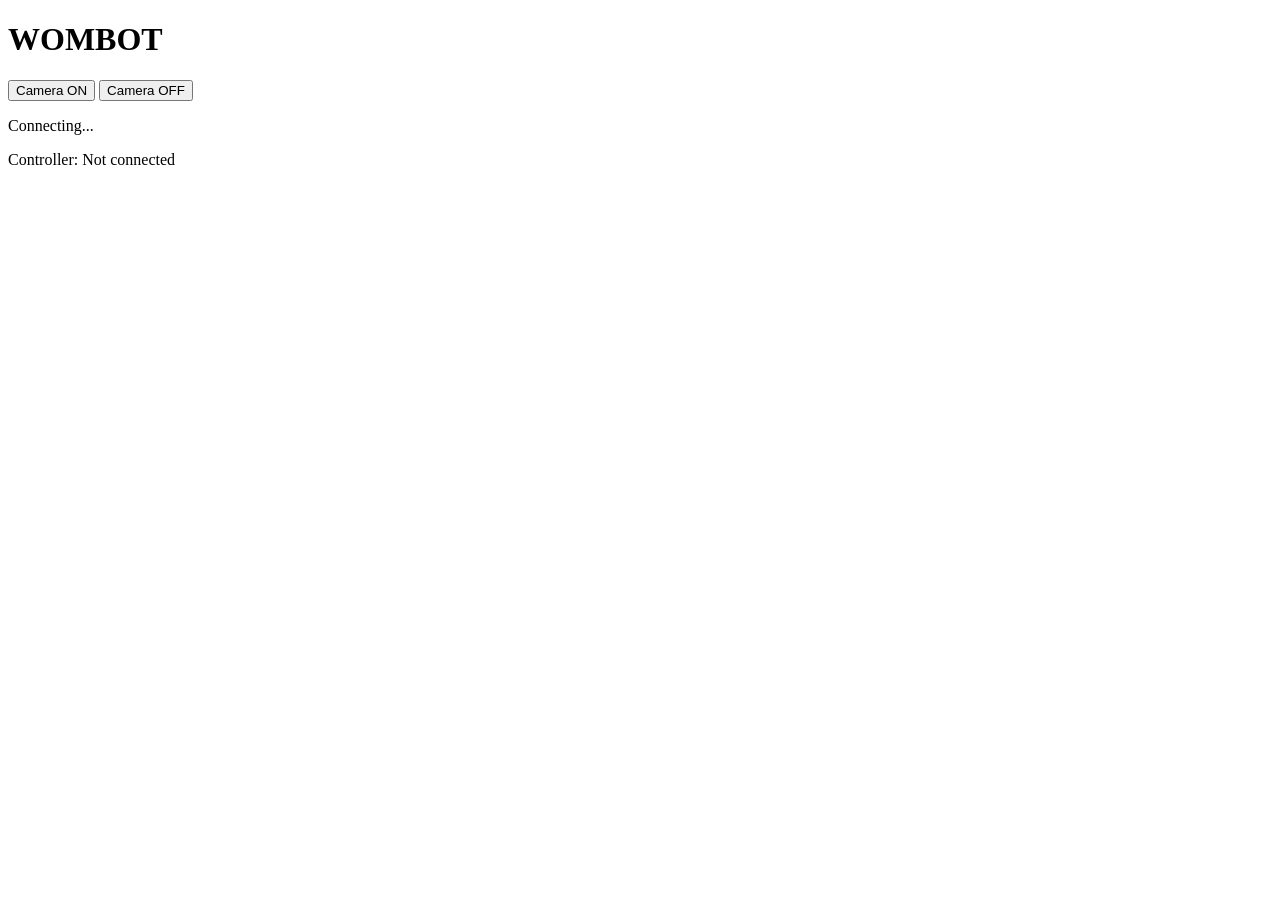
==== frontend/index.html @ 6ba65efb "post-test controller interface" ====
<!doctype html>
<html>
  <head>
    <title>Wombot</title>
  </head>

  <body>
    <h1>WOMBOT</h1>

    <button id="cameraOn">Camera ON</button>
    <button id="cameraOff">Camera OFF</button>

    <div id="cameraContainer"></div>

    <p id="connectionStatus">Connecting...</p>

    <p id="controllerStatus">Controller: Not connected</p>

    <script src="/frontend/script.js"></script>
    <script src="/frontend/controller.js"></script>
  </body>
</html>
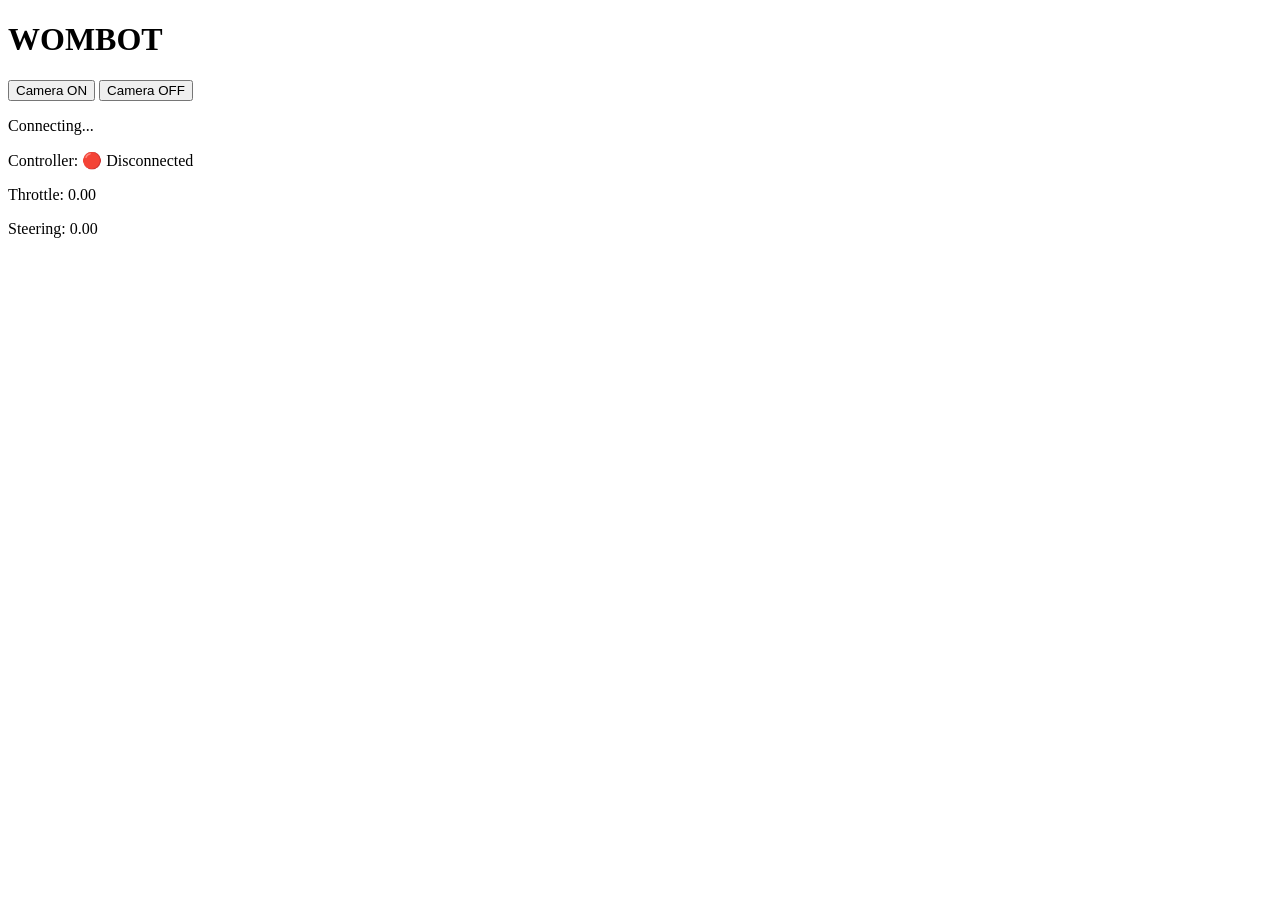
==== commit 7829c3fd: "added controller status to gui" ====
--- a/frontend/index.html
+++ b/frontend/index.html
@@ -14,7 +14,11 @@
 
     <p id="connectionStatus">Connecting...</p>
 
-    <p id="controllerStatus">Controller: Not connected</p>
+    <div id="controllerInfo">
+      <p id="controllerStatus">Controller: 🔴 Disconnected</p>
+      <p id="throttleStatus">Throttle: 0.00</p>
+      <p id="steeringStatus">Steering: 0.00</p>
+    </div>
 
     <script src="/frontend/script.js"></script>
     <script src="/frontend/controller.js"></script>
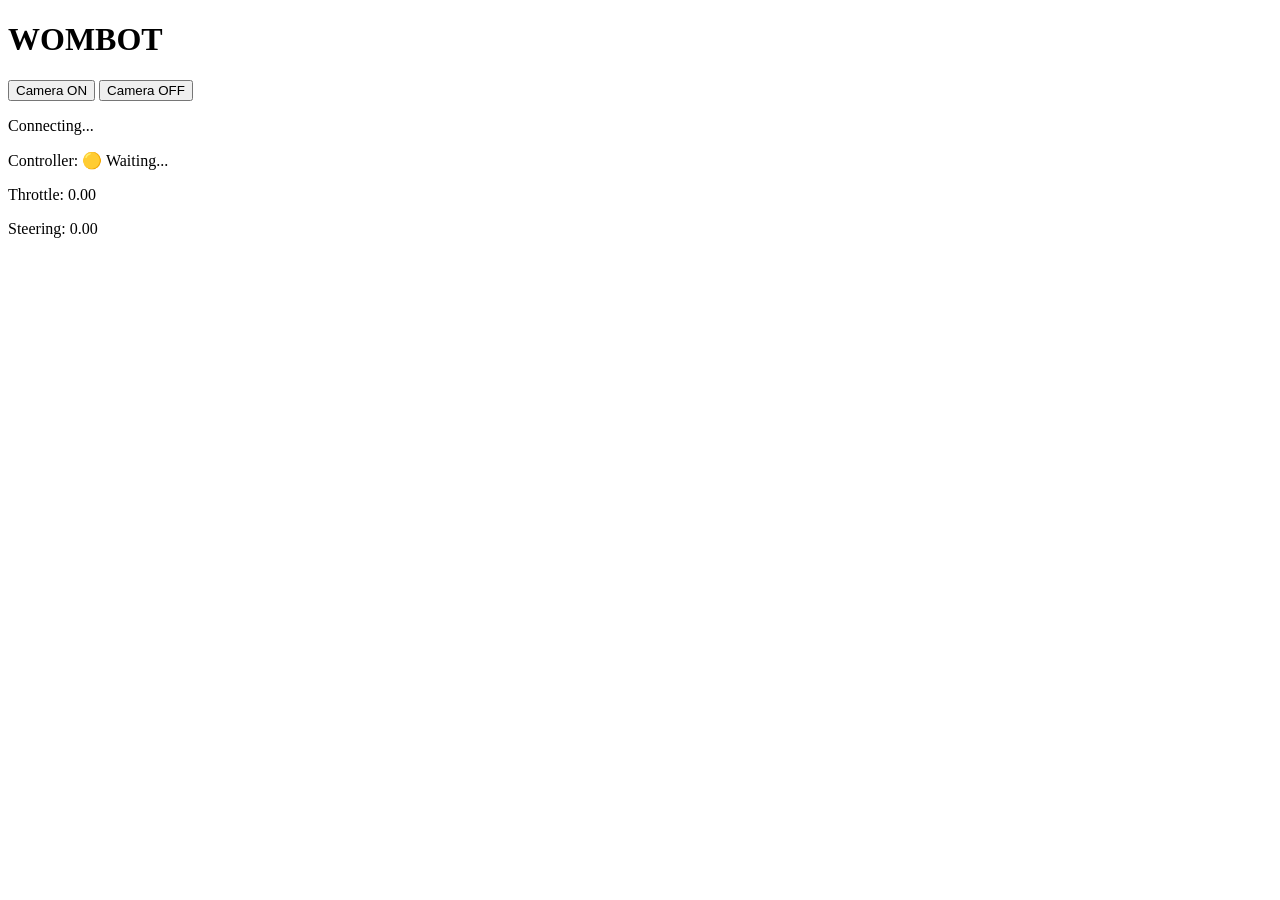
==== commit 336fd029: "controller starts not detecting shi" ====
--- a/frontend/index.html
+++ b/frontend/index.html
@@ -15,7 +15,7 @@
     <p id="connectionStatus">Connecting...</p>
 
     <div id="controllerInfo">
-      <p id="controllerStatus">Controller: 🔴 Disconnected</p>
+      <p id="controllerStatus">Controller: 🟡 Waiting...</p>
       <p id="throttleStatus">Throttle: 0.00</p>
       <p id="steeringStatus">Steering: 0.00</p>
     </div>
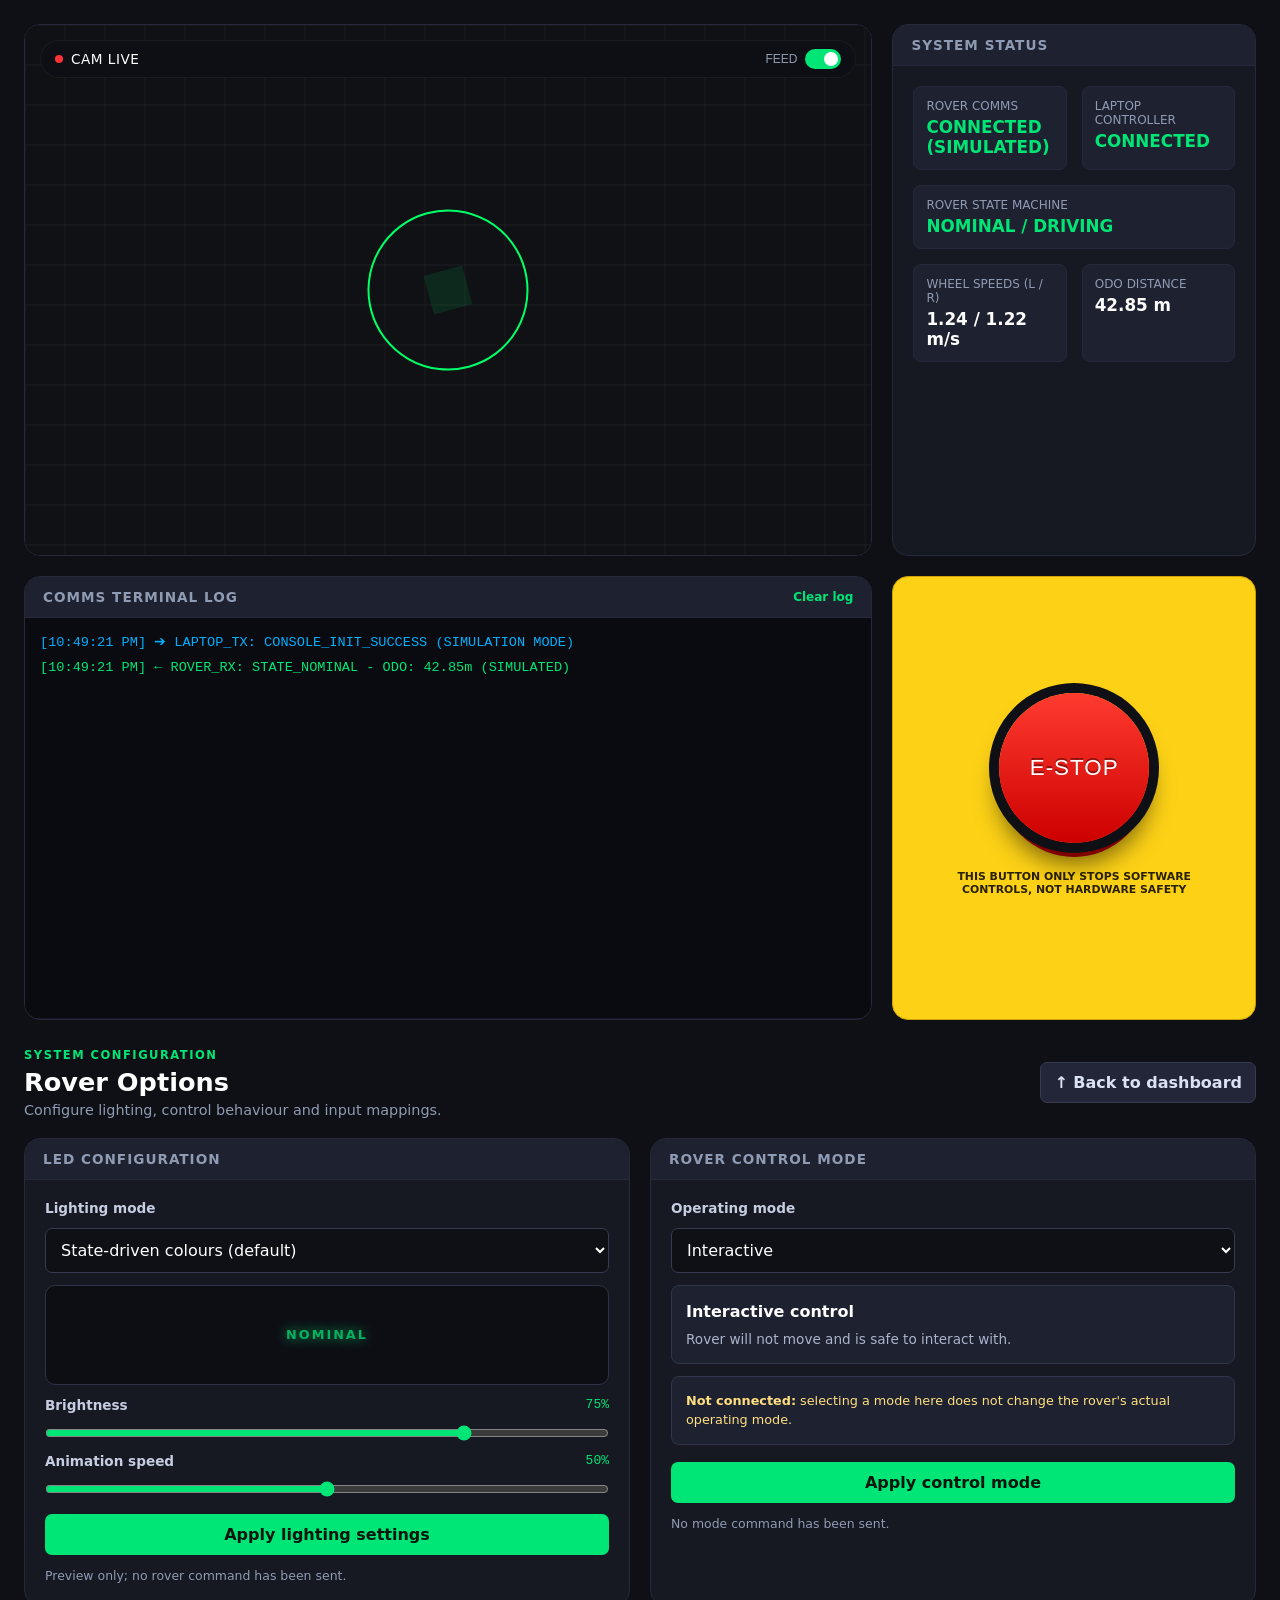
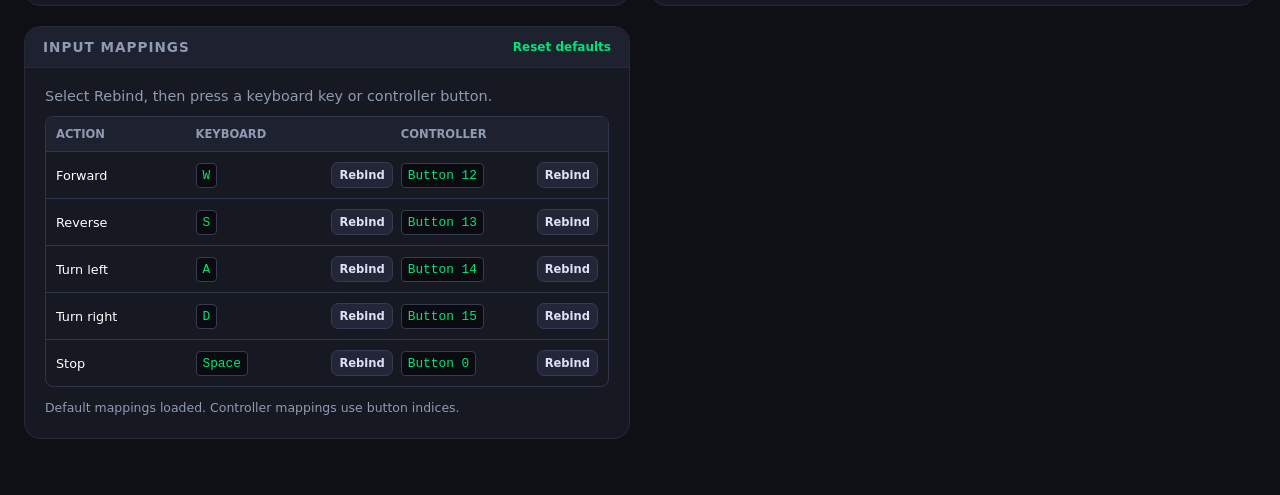
==== commit f66468a1: "crazy vibe coded ui that will hopefully work well with the other code" ====
--- a/frontend/index.html
+++ b/frontend/index.html
@@ -1,26 +1,361 @@
 <!doctype html>
-<html>
+<html lang="en">
   <head>
-    <title>Wombot</title>
+    <meta charset="UTF-8" />
+    <meta name="viewport" content="width=device-width, initial-scale=1.0" />
+    <title>Rover Mission Control Console</title>
+    <link rel="stylesheet" href="css/layout.css" />
+    <link rel="stylesheet" href="css/components.css" />
+    <link rel="stylesheet" href="css/options.css" />
+    <script src="js/dashboard.js" defer></script>
+    <script src="js/camera.js" defer></script>
+    <script src="js/options.js" defer></script>
+    <script src="js/mappings.js" defer></script>
+    <script src="js/main.js" defer></script>
   </head>
-
   <body>
-    <h1>WOMBOT</h1>
-
-    <button id="cameraOn">Camera ON</button>
-    <button id="cameraOff">Camera OFF</button>
-
-    <div id="cameraContainer"></div>
-
-    <p id="connectionStatus">Connecting...</p>
-
-    <div id="controllerInfo">
-      <p id="controllerStatus">Controller: 🟡 Waiting...</p>
-      <p id="throttleStatus">Throttle: 0.00</p>
-      <p id="steeringStatus">Steering: 0.00</p>
-    </div>
-
-    <script src="/frontend/script.js"></script>
-    <script src="/frontend/controller.js"></script>
+    <main>
+      <div class="plus-grid">
+        <!-- QUADRANT 1: Camera feed -->
+        <section class="item video-feed">
+          <div class="stream-overlay">
+            <div class="status-indicator">
+              <div id="liveDot" class="live-dot"></div>
+              <span id="statusText">CAM LIVE</span>
+            </div>
+            <button
+              id="feedSwitch"
+              class="switch-wrapper active"
+              type="button"
+              aria-pressed="true"
+              aria-label="Toggle camera feed"
+            >
+              <span class="switch-label">Feed</span>
+              <span class="toggle-track"
+                ><span class="toggle-handle"></span
+              ></span>
+            </button>
+          </div>
+          <canvas id="placeholderStream" class="stream-canvas"></canvas>
+        </section>
+
+        <!-- QUADRANT 2: Telemetry -->
+        <section class="item">
+          <div class="panel-header">System Status</div>
+          <div class="status-content">
+            <div class="stat-card">
+              <div class="stat-label">Rover Comms</div>
+              <div id="statRoverComms" class="stat-value text-online">
+                CONNECTED (SIMULATED)
+              </div>
+            </div>
+            <div class="stat-card">
+              <div class="stat-label">Laptop Controller</div>
+              <div id="statController" class="stat-value text-online">
+                CONNECTED
+              </div>
+            </div>
+            <div class="stat-card stat-wide">
+              <div class="stat-label">Rover State Machine</div>
+              <div id="statRoverState" class="stat-value text-online">
+                NOMINAL / DRIVING
+              </div>
+            </div>
+            <div class="stat-card">
+              <div class="stat-label">Wheel Speeds (L / R)</div>
+              <div id="statWheelSpeeds" class="stat-value">1.24 / 1.22 m/s</div>
+            </div>
+            <div class="stat-card">
+              <div class="stat-label">Odo Distance</div>
+              <div id="statDistance" class="stat-value">42.85 m</div>
+            </div>
+          </div>
+        </section>
+
+        <!-- QUADRANT 3: Communications log -->
+        <section class="item">
+          <div class="panel-header">
+            <span>Comms Terminal Log</span>
+            <!-- <span class="panel-meta">SIMULATED · 115200</span> -->
+            <!-- <button class="text-btn" id="clearLog" type="button">
+              Clear log
+            </button> -->
+            <button
+              class="text-btn"
+              id="clearLog"
+              type="button"
+              onclick="RoverUI.clearLog()"
+            >
+              Clear log
+            </button>
+          </div>
+          <div id="logTerminal" class="log-container" aria-live="polite"></div>
+        </section>
+
+        <!-- QUADRANT 4: E-stop -->
+        <section class="item estop-container">
+          <button
+            id="estop"
+            class="estop-btn"
+            type="button"
+            aria-pressed="false"
+          >
+            E-Stop
+          </button>
+          <p class="estop-caption">
+            THIS BUTTON ONLY STOPS SOFTWARE CONTROLS, NOT HARDWARE SAFETY
+          </p>
+        </section>
+      </div>
+
+      <!-- Options panel below dashboard -->
+      <section class="options-section" id="options">
+        <div class="options-heading">
+          <div>
+            <p class="eyebrow">SYSTEM CONFIGURATION</p>
+            <h1>Rover Options</h1>
+            <p class="muted">
+              Configure lighting, control behaviour and input mappings.
+            </p>
+          </div>
+          <button class="secondary-btn" id="backToDashboard" type="button">
+            ↑ Back to dashboard
+          </button>
+        </div>
+
+        <div class="options-grid">
+          <!-- LED configuration -->
+          <section class="item option-card">
+            <div class="panel-header">LED Configuration</div>
+            <div class="option-content">
+              <label for="ledMode">Lighting mode</label>
+              <select id="ledMode">
+                <option value="state">State-driven colours (default)</option>
+                <option value="rgb-wave">RGB wave</option>
+                <option value="snowflakes">Snowflakes</option>
+                <option value="circulating">Circulating lights</option>
+                <option value="custom">Custom solid colour</option>
+              </select>
+
+              <div class="led-preview" id="ledPreview">
+                <span id="ledPreviewText">NOMINAL</span>
+              </div>
+
+              <div id="customColourControls" hidden>
+                <label for="ledColour">Custom RGB colour</label>
+                <div class="colour-row">
+                  <input id="ledColour" type="color" value="#00e676" />
+                  <span id="ledColourHex">#00E676</span>
+                </div>
+              </div>
+
+              <div class="range-row">
+                <label for="ledBrightness">Brightness</label>
+                <span id="brightnessValue">75%</span>
+              </div>
+              <input
+                id="ledBrightness"
+                type="range"
+                min="0"
+                max="100"
+                value="75"
+              />
+
+              <div class="range-row">
+                <label for="ledSpeed">Animation speed</label>
+                <span id="speedValue">50%</span>
+              </div>
+              <input id="ledSpeed" type="range" min="0" max="100" value="50" />
+
+              <button class="primary-btn" id="applyLedSettings" type="button">
+                Apply lighting settings
+              </button>
+              <p class="muted small" id="ledFeedback" role="status">
+                Preview only; no rover command has been sent.
+              </p>
+            </div>
+          </section>
+
+          <!-- Control mode -->
+          <section class="item option-card">
+            <div class="panel-header">Rover Control Mode</div>
+            <div class="option-content">
+              <label for="controlMode">Operating mode</label>
+              <select id="controlMode">
+                <option value="interactive">Interactive</option>
+                <option value="manual">Manual</option>
+                <option value="automatic">Automatic</option>
+              </select>
+
+              <div class="mode-description" id="modeDescription">
+                <strong>Interactive control</strong>
+                <p>Rover will not move and is safe to interact with.</p>
+              </div>
+
+              <div class="warning-note">
+                <strong>Not connected:</strong> selecting a mode here does not
+                change the rover's actual operating mode.
+              </div>
+
+              <button class="primary-btn" id="applyMode" type="button">
+                Apply control mode
+              </button>
+              <p class="muted small" id="modeFeedback" role="status">
+                No mode command has been sent.
+              </p>
+            </div>
+          </section>
+
+          <!-- Input mappings -->
+          <section class="item option-card mappings-card">
+            <div class="panel-header">
+              <span>Input Mappings</span>
+              <button class="text-btn" id="resetMappings" type="button">
+                Reset defaults
+              </button>
+            </div>
+            <div class="option-content">
+              <p class="muted">
+                Select Rebind, then press a keyboard key or controller button.
+              </p>
+              <div class="mapping-table">
+                <div class="mapping-row mapping-header">
+                  <span>Action</span><span>Keyboard</span
+                  ><span>Controller</span>
+                </div>
+                <div class="mapping-row">
+                  <span>Forward</span>
+                  <span
+                    ><kbd id="key-forward">W</kbd
+                    ><button
+                      class="rebind-btn"
+                      data-action="forward"
+                      data-input="keyboard"
+                      type="button"
+                    >
+                      Rebind
+                    </button></span
+                  >
+                  <span
+                    ><kbd id="pad-forward">Button 12</kbd
+                    ><button
+                      class="rebind-btn"
+                      data-action="forward"
+                      data-input="controller"
+                      type="button"
+                    >
+                      Rebind
+                    </button></span
+                  >
+                </div>
+                <div class="mapping-row">
+                  <span>Reverse</span>
+                  <span
+                    ><kbd id="key-reverse">S</kbd
+                    ><button
+                      class="rebind-btn"
+                      data-action="reverse"
+                      data-input="keyboard"
+                      type="button"
+                    >
+                      Rebind
+                    </button></span
+                  >
+                  <span
+                    ><kbd id="pad-reverse">Button 13</kbd
+                    ><button
+                      class="rebind-btn"
+                      data-action="reverse"
+                      data-input="controller"
+                      type="button"
+                    >
+                      Rebind
+                    </button></span
+                  >
+                </div>
+                <div class="mapping-row">
+                  <span>Turn left</span>
+                  <span
+                    ><kbd id="key-left">A</kbd
+                    ><button
+                      class="rebind-btn"
+                      data-action="left"
+                      data-input="keyboard"
+                      type="button"
+                    >
+                      Rebind
+                    </button></span
+                  >
+                  <span
+                    ><kbd id="pad-left">Button 14</kbd
+                    ><button
+                      class="rebind-btn"
+                      data-action="left"
+                      data-input="controller"
+                      type="button"
+                    >
+                      Rebind
+                    </button></span
+                  >
+                </div>
+                <div class="mapping-row">
+                  <span>Turn right</span>
+                  <span
+                    ><kbd id="key-right">D</kbd
+                    ><button
+                      class="rebind-btn"
+                      data-action="right"
+                      data-input="keyboard"
+                      type="button"
+                    >
+                      Rebind
+                    </button></span
+                  >
+                  <span
+                    ><kbd id="pad-right">Button 15</kbd
+                    ><button
+                      class="rebind-btn"
+                      data-action="right"
+                      data-input="controller"
+                      type="button"
+                    >
+                      Rebind
+                    </button></span
+                  >
+                </div>
+                <div class="mapping-row">
+                  <span>Stop</span>
+                  <span
+                    ><kbd id="key-stop">Space</kbd
+                    ><button
+                      class="rebind-btn"
+                      data-action="stop"
+                      data-input="keyboard"
+                      type="button"
+                    >
+                      Rebind
+                    </button></span
+                  >
+                  <span
+                    ><kbd id="pad-stop">Button 0</kbd
+                    ><button
+                      class="rebind-btn"
+                      data-action="stop"
+                      data-input="controller"
+                      type="button"
+                    >
+                      Rebind
+                    </button></span
+                  >
+                </div>
+              </div>
+              <p class="muted small" id="mappingFeedback" role="status">
+                Default mappings loaded. Controller mappings use button indices.
+              </p>
+            </div>
+          </section>
+        </div>
+      </section>
+    </main>
   </body>
 </html>
--- a/frontend/css/layout.css
+++ b/frontend/css/layout.css
@@ -0,0 +1,120 @@
+/* Global reset and page layout */
+* {
+  box-sizing: border-box;
+  margin: 0;
+  padding: 0;
+}
+
+html {
+  scroll-behavior: smooth;
+}
+
+body {
+  background: #0f1015;
+  width: 100%;
+  min-height: 100vh;
+  overflow-x: hidden;
+  overflow-y: auto;
+  padding: 24px;
+  font-family: system-ui, -apple-system, sans-serif;
+}
+
+main {
+  width: 100%;
+  max-width: 2200px;
+  margin: 0 auto;
+}
+
+/* Main four-panel dashboard */
+.plus-grid {
+  display: grid;
+  width: 100%;
+  min-height: calc(100vh - 48px);
+  grid-template-columns: minmax(0, 7fr) minmax(0, 3fr);
+  grid-template-rows: minmax(0, 1.2fr) minmax(220px, 1fr);
+  gap: 20px;
+  align-items: stretch;
+}
+
+.plus-grid > .item {
+  min-width: 0;
+  min-height: 0;
+}
+
+/* Important: prevent intrinsic content sizes from pushing grid cells wider */
+.video-feed,
+.log-container,
+.status-content {
+  min-width: 0;
+  min-height: 0;
+}
+
+.video-feed {
+  width: 100%;
+  aspect-ratio: auto;
+  overflow: hidden;
+}
+
+.stream-canvas {
+  display: block;
+  width: 100%;
+  height: 100%;
+  min-width: 0;
+  object-fit: contain;
+}
+
+.log-container {
+  overflow-y: auto;
+  overflow-x: hidden;
+  overflow-wrap: anywhere;
+}
+
+.options-section {
+  margin-top: 28px;
+  padding-bottom: 32px;
+}
+
+.options-grid {
+  display: grid;
+  grid-template-columns: repeat(2, minmax(0, 1fr));
+  gap: 20px;
+  align-items: stretch;
+}
+
+.option-card {
+  min-width: 0;
+  overflow: hidden;
+}
+
+/* Responsive layout */
+@media (max-width: 850px) {
+  body {
+    padding: 12px;
+  }
+
+  .plus-grid {
+    min-height: 0;
+    grid-template-columns: minmax(0, 1fr);
+    grid-template-rows: auto;
+  }
+
+  .video-feed {
+    aspect-ratio: 16 / 9;
+    min-height: 220px;
+  }
+
+  .stream-canvas {
+    height: 100%;
+  }
+
+  .options-grid {
+    grid-template-columns: minmax(0, 1fr);
+  }
+}
+
+@media (min-width: 851px) {
+  .video-feed,
+  .plus-grid > .item {
+    min-height: 0;
+  }
+}
--- a/frontend/css/components.css
+++ b/frontend/css/components.css
@@ -0,0 +1,332 @@
+/* Shared panel styling */
+.item {
+  background: #161822;
+  color: #fff;
+  border: 1px solid #26293b;
+  border-radius: 16px;
+  overflow: hidden;
+  display: flex;
+  flex-direction: column;
+  min-width: 0;
+}
+
+.panel-header {
+  flex: 0 0 auto;
+  background: #1e2130;
+  padding: 12px 18px;
+  font-size: 0.85rem;
+  font-weight: 700;
+  text-transform: uppercase;
+  letter-spacing: 1px;
+  color: #8f9bb3;
+  border-bottom: 1px solid #26293b;
+  display: flex;
+  align-items: center;
+  justify-content: space-between;
+  gap: 12px;
+}
+
+.panel-meta {
+  font-size: 0.72rem;
+  color: #777f96;
+  white-space: nowrap;
+}
+
+/* Camera feed and overlay */
+.video-feed {
+  background: #000;
+  position: relative;
+}
+
+.stream-canvas {
+  transition: opacity 0.25s ease;
+}
+
+.stream-canvas.feed-off {
+  opacity: 0;
+}
+
+.stream-overlay {
+  position: absolute;
+  top: 15px;
+  left: 15px;
+  right: 15px;
+  display: flex;
+  align-items: center;
+  justify-content: space-between;
+  gap: 12px;
+  background: rgba(15, 16, 21, 0.85);
+  padding: 8px 14px;
+  border-radius: 20px;
+  font-size: 0.85rem;
+  letter-spacing: 0.5px;
+  z-index: 2;
+  backdrop-filter: blur(8px);
+  border: 1px solid rgba(255, 255, 255, 0.05);
+}
+
+.status-indicator {
+  display: flex;
+  align-items: center;
+  gap: 8px;
+  min-width: 0;
+}
+
+#statusText {
+  overflow: hidden;
+  text-overflow: ellipsis;
+  white-space: nowrap;
+}
+
+.live-dot {
+  flex: 0 0 auto;
+  width: 8px;
+  height: 8px;
+  background: #ff3333;
+  border-radius: 50%;
+  animation: blink 1.2s infinite;
+}
+
+.live-dot.offline {
+  background: #666;
+  animation: none;
+}
+
+@keyframes blink {
+  50% { opacity: 0.3; }
+}
+
+/* Toggle */
+.switch-wrapper {
+  display: flex;
+  flex: 0 0 auto;
+  align-items: center;
+  gap: 8px;
+  cursor: pointer;
+  user-select: none;
+  border: 0;
+  background: transparent;
+  color: inherit;
+}
+
+.switch-label {
+  font-size: 0.75rem;
+  text-transform: uppercase;
+  color: #8f9bb3;
+}
+
+.toggle-track {
+  display: inline-block;
+  width: 36px;
+  height: 20px;
+  background: #2e334d;
+  border-radius: 10px;
+  position: relative;
+  transition: background-color 0.2s ease;
+}
+
+.toggle-handle {
+  display: block;
+  width: 14px;
+  height: 14px;
+  background: #fff;
+  border-radius: 50%;
+  position: absolute;
+  top: 3px;
+  left: 3px;
+  transition: transform 0.2s ease;
+}
+
+.switch-wrapper.active .toggle-track {
+  background: #00e676;
+}
+
+.switch-wrapper.active .toggle-handle {
+  transform: translateX(16px);
+}
+
+/* Telemetry */
+.status-content {
+  padding: 20px;
+  display: grid;
+  grid-template-columns: repeat(2, minmax(0, 1fr));
+  align-content: start;
+  gap: 15px;
+  height: 100%;
+  overflow-y: auto;
+}
+
+.stat-card {
+  min-width: 0;
+  background: #1e2130;
+  border: 1px solid #26293b;
+  padding: 12px;
+  border-radius: 8px;
+}
+
+.stat-wide {
+  grid-column: span 2;
+}
+
+.stat-label {
+  font-size: 0.75rem;
+  color: #8f9bb3;
+  text-transform: uppercase;
+  margin-bottom: 4px;
+}
+
+.stat-value {
+  font-size: 1.05rem;
+  font-weight: bold;
+  color: #fff;
+  overflow-wrap: anywhere;
+}
+
+.text-online { color: #00e676; }
+.text-offline { color: #ff3333; }
+.text-warning { color: #ffea00; }
+
+/* Comms log */
+.log-container {
+  /* Change flex to not grow, not shrink, and base its size on a fixed height */
+  flex: 0 0 400px; /* Or use 'none' and set height explicitly */
+  height: 400px;   /* Define your desired fixed height */
+  overflow-y: auto; /* Adds a vertical scrollbar if the logs exceed the height */
+
+  background: #0a0b10;
+  padding: 15px;
+  font-family: 'Courier New', Courier, monospace;
+  font-size: 0.85rem;
+  display: flex;
+  flex-direction: column;
+  gap: 6px;
+}
+
+.log-line {
+  line-height: 1.4;
+  overflow-wrap: anywhere;
+}
+
+.log-tx { color: #00b0ff; }
+.log-rx { color: #00e676; }
+.log-err { color: #ff3333; font-weight: bold; }
+
+/* Emergency stop panel */
+.estop-container {
+  background: #fcd116;
+  align-items: center;
+  justify-content: center;
+  border: 1px solid #cca100;
+  padding: 30px;
+  gap: 20px;
+}
+
+.estop-btn {
+  width: min(150px, 60%);
+  aspect-ratio: 1 / 1;
+  border-radius: 50%;
+  border: none;
+  cursor: pointer;
+  outline: none;
+  color: #fff;
+  font-family: Impact, "Arial Black", sans-serif;
+  font-size: min(1.4rem, 6vw);
+  text-transform: uppercase;
+  letter-spacing: 1px;
+  text-shadow: 0 -2px 0 rgba(0, 0, 0, 0.4);
+  background: linear-gradient(to bottom, #ff3b30, #cc0000);
+  box-shadow: 0 0 0 10px #0f1015, 0 14px 0 0 #800000, 0 20px 25px rgba(0, 0, 0, 0.55);
+  transition: all 0.08s ease;
+  position: relative;
+  top: -7px;
+}
+
+.estop-btn:hover:not(.latched) {
+  background: linear-gradient(to bottom, #ff453a, #dd0000);
+}
+
+.estop-btn.latched {
+  top: 5px;
+  background: linear-gradient(to bottom, #990000, #770000);
+  box-shadow: 0 0 0 10px #0f1015, 0 2px 0 0 #4a0000, 0 4px 10px rgba(0, 0, 0, 0.7);
+}
+
+.estop-caption {
+  color: #292000;
+  font-size: 0.68rem;
+  font-weight: 800;
+  text-align: center;
+  max-width: 240px;
+}
+
+/* Buttons used across the page */
+.primary-btn,
+.secondary-btn,
+.rebind-btn,
+.text-btn {
+  cursor: pointer;
+  border-radius: 7px;
+  font: inherit;
+  font-weight: 650;
+  transition: filter 0.15s, border-color 0.15s;
+}
+
+.primary-btn {
+  margin-top: 5px;
+  padding: 11px 14px;
+  color: #07150d;
+  background: #00e676;
+  border: none;
+}
+
+.secondary-btn,
+.rebind-btn {
+  color: #dbe2f4;
+  background: #222638;
+  border: 1px solid #363b52;
+}
+
+.secondary-btn {
+  padding: 10px 13px;
+  white-space: nowrap;
+}
+
+.rebind-btn {
+  padding: 5px 7px;
+  font-size: 0.72rem;
+}
+
+.text-btn {
+  background: transparent;
+  border: none;
+  color: #00e676;
+  font-size: 0.75rem;
+}
+
+.primary-btn:hover,
+.secondary-btn:hover,
+.rebind-btn:hover {
+  filter: brightness(1.15);
+}
+
+@media (max-width: 520px) {
+  .status-content {
+    padding: 12px;
+    gap: 10px;
+  }
+
+  .stream-overlay {
+    top: 8px;
+    left: 8px;
+    right: 8px;
+    padding: 7px 10px;
+  }
+
+  .panel-header {
+    padding: 10px 12px;
+  }
+
+  .estop-container {
+    min-height: 220px;
+  }
+}
--- a/frontend/css/options.css
+++ b/frontend/css/options.css
@@ -0,0 +1,228 @@
+/* Options panel */
+.options-heading {
+  display: flex;
+  justify-content: space-between;
+  align-items: center;
+  gap: 20px;
+  margin-bottom: 20px;
+}
+
+.options-heading h1 {
+  font-size: 1.6rem;
+  margin: 5px 0;
+  color: #fff;
+}
+
+.eyebrow {
+  color: #00e676;
+  font-size: 0.72rem;
+  font-weight: 700;
+  letter-spacing: 1.5px;
+}
+
+.muted {
+  color: #8f9bb3;
+  font-size: 0.9rem;
+}
+
+.small {
+  font-size: 0.78rem;
+  line-height: 1.5;
+}
+
+.option-content {
+  display: flex;
+  flex-direction: column;
+  gap: 12px;
+  padding: 20px;
+  min-width: 0;
+}
+
+.option-content label {
+  color: #c6cde0;
+  font-size: 0.85rem;
+  font-weight: 600;
+}
+
+.option-content select {
+  width: 100%;
+  min-width: 0;
+  background: #0f1015;
+  color: #fff;
+  border: 1px solid #363b52;
+  border-radius: 7px;
+  padding: 11px;
+  font: inherit;
+}
+
+.option-content input[type="range"] {
+  width: 100%;
+  accent-color: #00e676;
+}
+
+.option-content input[type="color"] {
+  width: 54px;
+  height: 38px;
+  border: 1px solid #363b52;
+  background: #0f1015;
+  border-radius: 6px;
+  padding: 3px;
+  cursor: pointer;
+}
+
+.colour-row,
+.range-row {
+  display: flex;
+  align-items: center;
+  justify-content: space-between;
+  gap: 12px;
+}
+
+.colour-row span,
+.range-row span {
+  color: #00e676;
+  font-family: monospace;
+}
+
+.led-preview {
+  min-height: 100px;
+  display: grid;
+  place-items: center;
+  border-radius: 10px;
+  border: 1px solid #363b52;
+  background: #0a0b10;
+  color: #00e676;
+  font-size: 0.8rem;
+  font-weight: 800;
+  letter-spacing: 2px;
+  text-shadow: 0 0 12px currentColor;
+  transition: background 0.2s, color 0.2s;
+}
+
+.led-preview.rgb-wave {
+  background: linear-gradient(110deg, #ff1744, #ffea00, #00e676, #00b0ff, #d500f9, #ff1744);
+  background-size: 300% 100%;
+  animation: rgbWave 3s linear infinite;
+}
+
+.led-preview.snowflakes {
+  background:
+    radial-gradient(circle at 20% 30%, #fff 0 2px, transparent 3px),
+    radial-gradient(circle at 70% 65%, #b3e5fc 0 2px, transparent 3px),
+    radial-gradient(circle at 50% 20%, #fff 0 1px, transparent 2px),
+    #102337;
+  color: #dff6ff;
+}
+
+.led-preview.circulating {
+  background: conic-gradient(from 0deg, #00e676, #00b0ff, #d500f9, #ff1744, #00e676);
+  color: #fff;
+}
+
+@keyframes rgbWave {
+  to { background-position: 300% 0; }
+}
+
+.mode-description,
+.warning-note {
+  padding: 14px;
+  border-radius: 8px;
+  background: #1e2130;
+  border: 1px solid #30354b;
+  line-height: 1.5;
+}
+
+.mode-description p {
+  color: #aab4ca;
+  margin-top: 5px;
+  font-size: 0.85rem;
+}
+
+.warning-note {
+  color: #ffdf80;
+  font-size: 0.8rem;
+}
+
+.mapping-table {
+  display: flex;
+  flex-direction: column;
+  border: 1px solid #30354b;
+  border-radius: 8px;
+  overflow: hidden;
+  min-width: 0;
+}
+
+.mapping-row {
+  display: grid;
+  grid-template-columns: minmax(72px, 0.8fr) minmax(0, 1.2fr) minmax(0, 1.2fr);
+  gap: 8px;
+  align-items: center;
+  padding: 10px;
+  border-bottom: 1px solid #30354b;
+  font-size: 0.8rem;
+  min-width: 0;
+}
+
+.mapping-row:last-child {
+  border-bottom: none;
+}
+
+.mapping-header {
+  background: #1e2130;
+  color: #8f9bb3;
+  font-size: 0.72rem;
+  font-weight: 700;
+  text-transform: uppercase;
+}
+
+.mapping-row > span:not(:first-child) {
+  display: flex;
+  align-items: center;
+  justify-content: space-between;
+  gap: 5px;
+  flex-wrap: wrap;
+  min-width: 0;
+}
+
+kbd {
+  color: #00e676;
+  background: #0a0b10;
+  border: 1px solid #363b52;
+  border-radius: 4px;
+  padding: 4px 6px;
+  font: 0.8rem monospace;
+}
+
+.rebind-btn.listening {
+  border-color: #00e676;
+  color: #00e676;
+}
+
+@media (max-width: 850px) {
+  .options-heading {
+    align-items: flex-start;
+    flex-direction: column;
+  }
+}
+
+@media (max-width: 520px) {
+  .option-content {
+    padding: 14px;
+  }
+
+  .mapping-row {
+    grid-template-columns: minmax(62px, 0.7fr) minmax(0, 1fr) minmax(0, 1fr);
+    gap: 4px;
+    padding: 8px 5px;
+    font-size: 0.72rem;
+  }
+
+  .rebind-btn {
+    font-size: 0.65rem;
+    padding: 4px 5px;
+  }
+
+  kbd {
+    font-size: 0.72rem;
+  }
+}
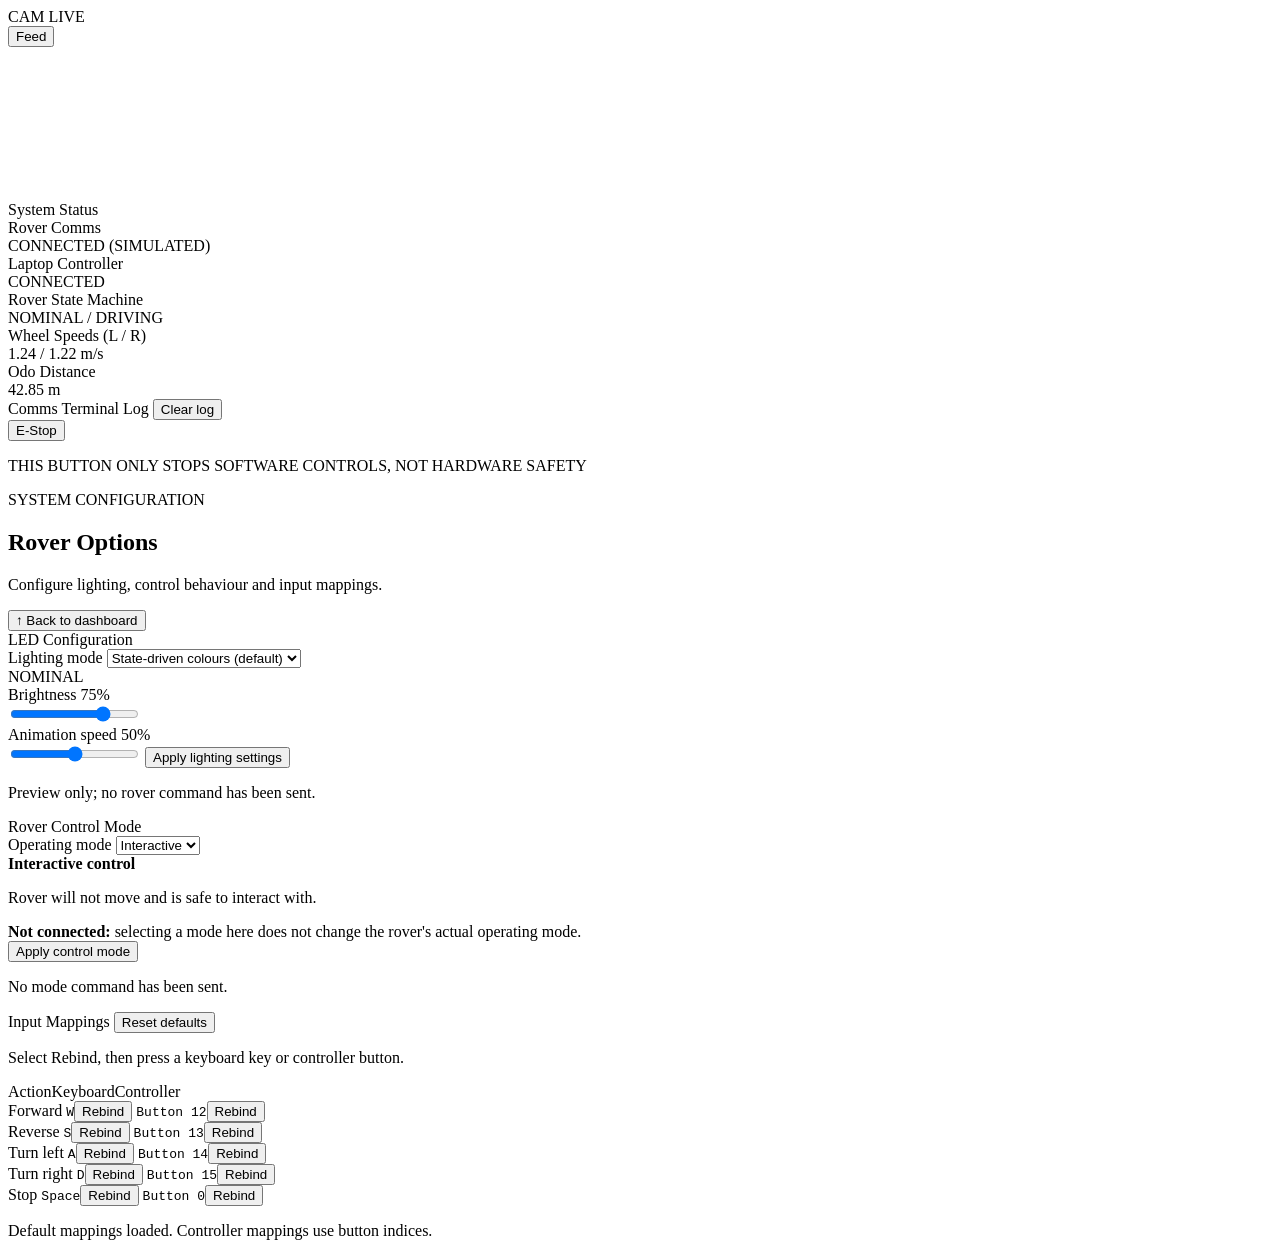
==== commit 2f074529: "new references for index.html resources" ====
--- a/frontend/index.html
+++ b/frontend/index.html
@@ -4,14 +4,16 @@
     <meta charset="UTF-8" />
     <meta name="viewport" content="width=device-width, initial-scale=1.0" />
     <title>Rover Mission Control Console</title>
-    <link rel="stylesheet" href="css/layout.css" />
-    <link rel="stylesheet" href="css/components.css" />
-    <link rel="stylesheet" href="css/options.css" />
-    <script src="js/dashboard.js" defer></script>
-    <script src="js/camera.js" defer></script>
-    <script src="js/options.js" defer></script>
-    <script src="js/mappings.js" defer></script>
-    <script src="js/main.js" defer></script>
+    <link rel="stylesheet" href="frontend/css/layout.css" />
+    <link rel="stylesheet" href="frontend/css/components.css" />
+    <link rel="stylesheet" href="frontend/css/options.css" />
+    <script src="frontend/js/dashboard.js" defer></script>
+    <script src="frontend/js/camera.js" defer></script>
+    <script src="frontend/js/options.js" defer></script>
+    <script src="frontend/js/mappings.js" defer></script>
+    <script src="frontend/js/main.js" defer></script>
+    <script src="frontend/script.js" defer></script>
+    <script src="frontend/controller.js" defer></script>
   </head>
   <body>
     <main>
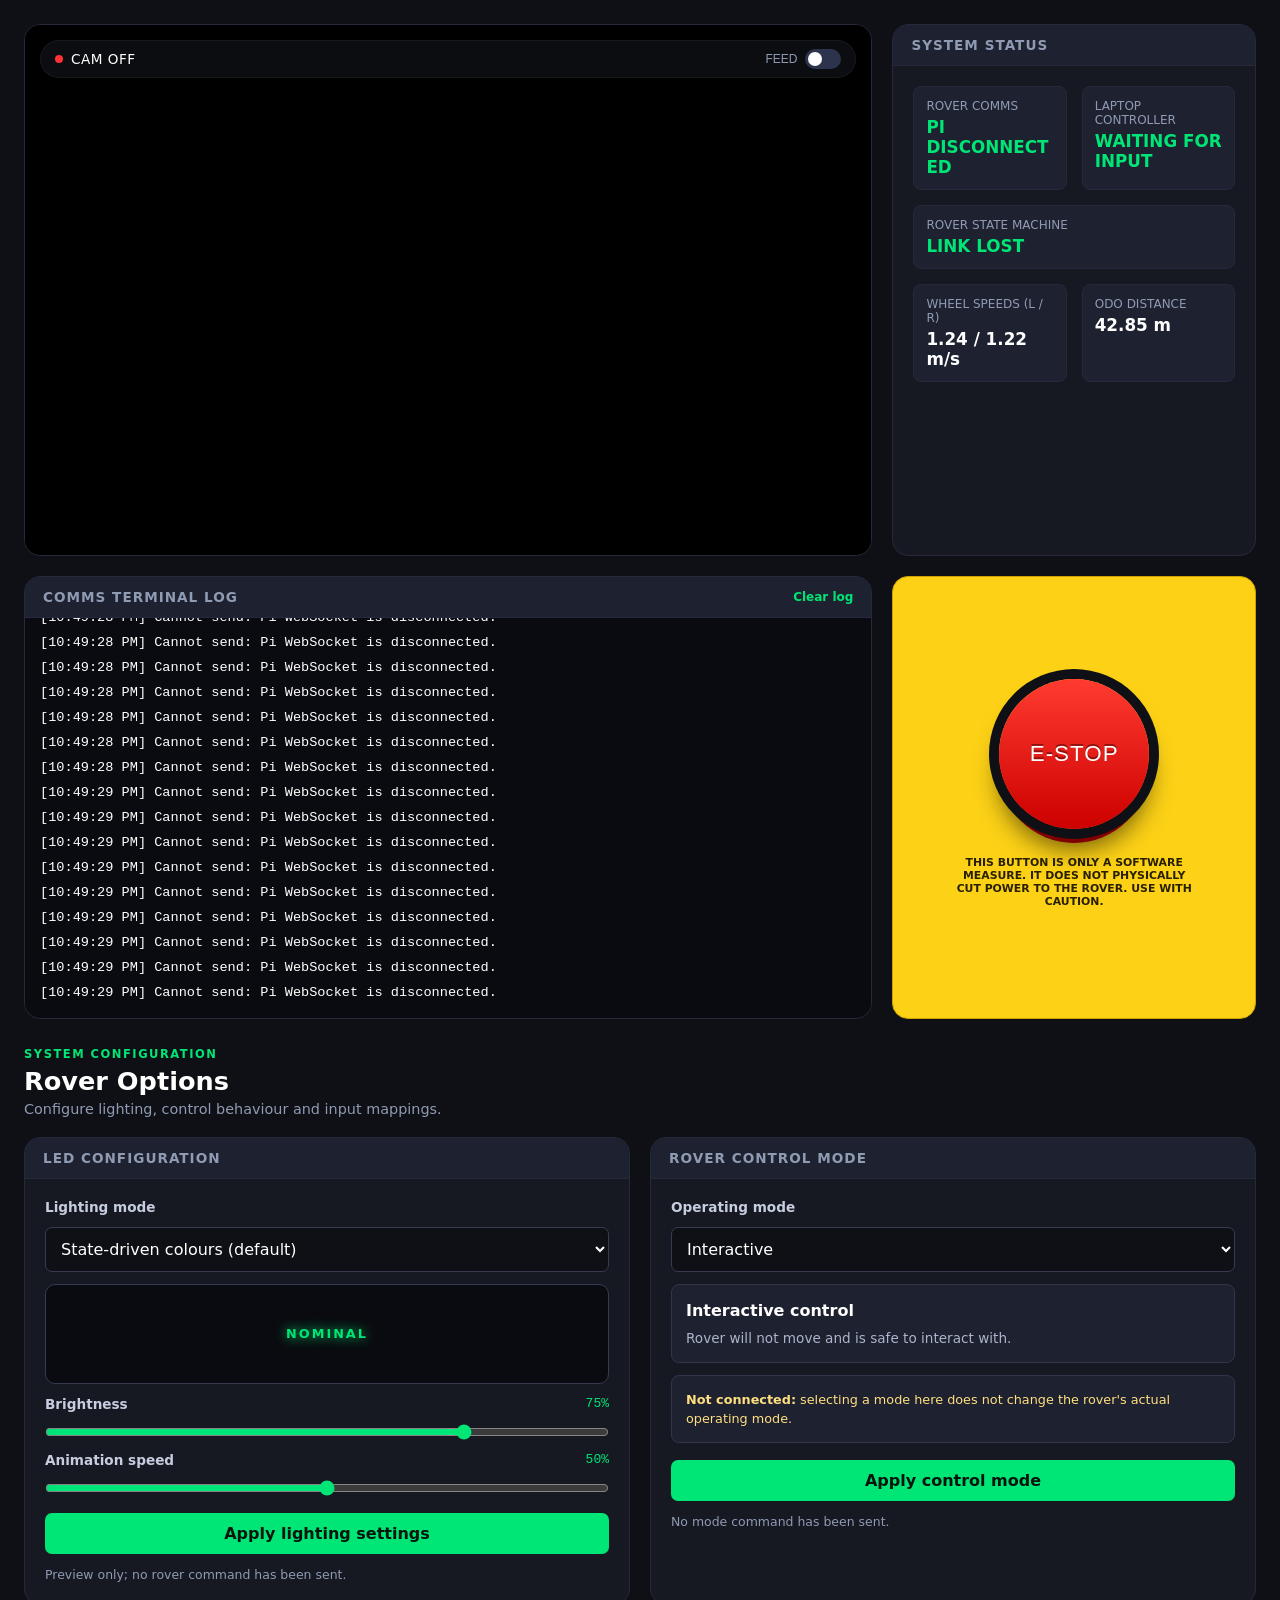
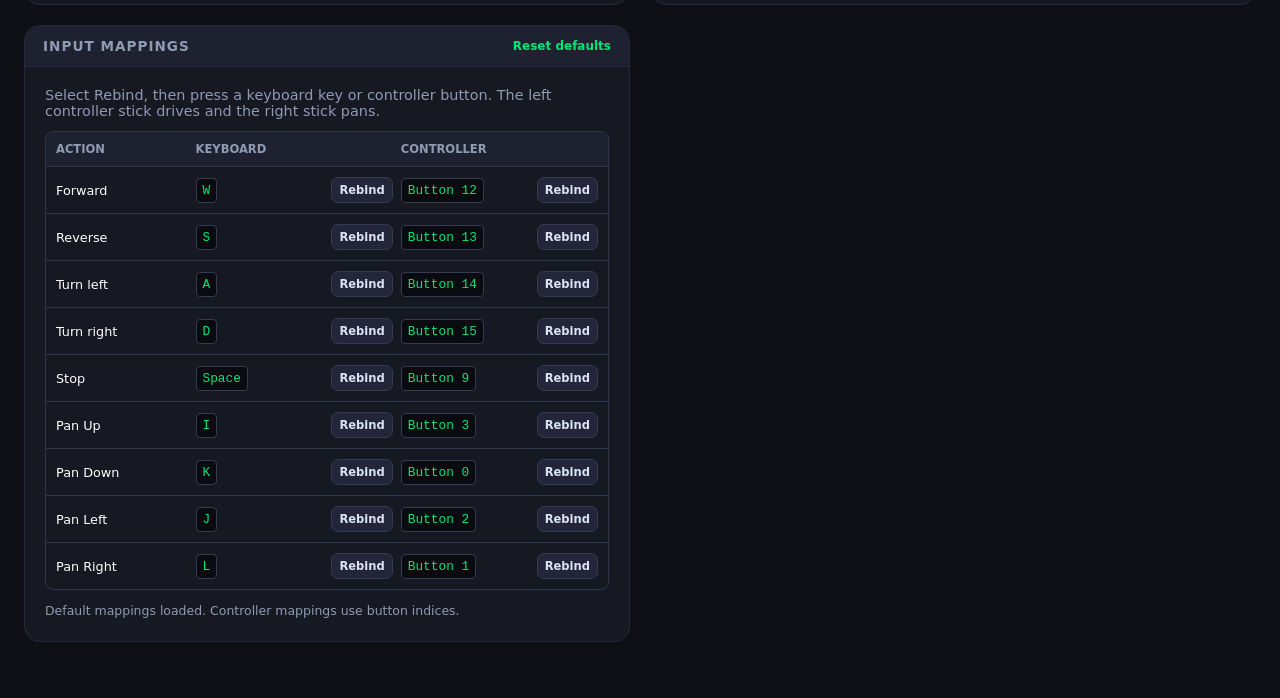
==== commit 94c5c37b: "tried to fix the camera, remapping, controls, but i think system status will need some updating" ====
--- a/frontend/index.html
+++ b/frontend/index.html
@@ -4,16 +4,16 @@
     <meta charset="UTF-8" />
     <meta name="viewport" content="width=device-width, initial-scale=1.0" />
     <title>Rover Mission Control Console</title>
-    <link rel="stylesheet" href="frontend/css/layout.css" />
-    <link rel="stylesheet" href="frontend/css/components.css" />
-    <link rel="stylesheet" href="frontend/css/options.css" />
-    <script src="frontend/js/dashboard.js" defer></script>
-    <script src="frontend/js/camera.js" defer></script>
-    <script src="frontend/js/options.js" defer></script>
-    <script src="frontend/js/mappings.js" defer></script>
-    <script src="frontend/js/main.js" defer></script>
-    <script src="frontend/script.js" defer></script>
-    <script src="frontend/controller.js" defer></script>
+    <link rel="stylesheet" href="../frontend/css/layout.css" />
+    <link rel="stylesheet" href="../frontend/css/components.css" />
+    <link rel="stylesheet" href="../frontend/css/options.css" />
+    <!-- <script src="../frontend/js/dashboard.js" defer></script>
+    <script src="../frontend/js/camera.js" defer></script>
+    <script src="../frontend/js/options.js" defer></script>
+    <script src="../frontend/js/mappings.js" defer></script>
+    <script src="../frontend/js/main.js" defer></script> -->
+    <script src="../frontend/script.js" defer></script>
+    <script src="../frontend/controller.js" defer></script>
   </head>
   <body>
     <main>
@@ -23,13 +23,13 @@
           <div class="stream-overlay">
             <div class="status-indicator">
               <div id="liveDot" class="live-dot"></div>
-              <span id="statusText">CAM LIVE</span>
+              <span id="statusText">CAM OFF</span>
             </div>
             <button
               id="feedSwitch"
-              class="switch-wrapper active"
+              class="switch-wrapper"
               type="button"
-              aria-pressed="true"
+              aria-pressed="false"
               aria-label="Toggle camera feed"
             >
               <span class="switch-label">Feed</span>
@@ -105,7 +105,8 @@
             E-Stop
           </button>
           <p class="estop-caption">
-            THIS BUTTON ONLY STOPS SOFTWARE CONTROLS, NOT HARDWARE SAFETY
+            THIS BUTTON IS ONLY A SOFTWARE MEASURE. IT DOES NOT PHYSICALLY CUT
+            POWER TO THE ROVER. USE WITH CAUTION.
           </p>
         </section>
       </div>
@@ -120,9 +121,9 @@
               Configure lighting, control behaviour and input mappings.
             </p>
           </div>
-          <button class="secondary-btn" id="backToDashboard" type="button">
+          <!-- <button class="secondary-btn" id="backToDashboard" type="button">
             ↑ Back to dashboard
-          </button>
+          </button> -->
         </div>
 
         <div class="options-grid">
@@ -219,6 +220,7 @@
             <div class="option-content">
               <p class="muted">
                 Select Rebind, then press a keyboard key or controller button.
+                The left controller stick drives and the right stick pans.
               </p>
               <div class="mapping-table">
                 <div class="mapping-row mapping-header">
@@ -343,6 +345,106 @@
                     ><button
                       class="rebind-btn"
                       data-action="stop"
+                      data-input="controller"
+                      type="button"
+                    >
+                      Rebind
+                    </button></span
+                  >
+                </div>
+                <div class="mapping-row">
+                  <span>Pan Up</span>
+                  <span
+                    ><kbd id="key-pan_up">I</kbd
+                    ><button
+                      class="rebind-btn"
+                      data-action="pan_up"
+                      data-input="keyboard"
+                      type="button"
+                    >
+                      Rebind
+                    </button></span
+                  >
+                  <span
+                    ><kbd id="pad-pan_up">Button 0</kbd
+                    ><button
+                      class="rebind-btn"
+                      data-action="pan_up"
+                      data-input="controller"
+                      type="button"
+                    >
+                      Rebind
+                    </button></span
+                  >
+                </div>
+                <div class="mapping-row">
+                  <span>Pan Down</span>
+                  <span
+                    ><kbd id="key-pan_down">K</kbd
+                    ><button
+                      class="rebind-btn"
+                      data-action="pan_down"
+                      data-input="keyboard"
+                      type="button"
+                    >
+                      Rebind
+                    </button></span
+                  >
+                  <span
+                    ><kbd id="pad-pan_down">Button 0</kbd
+                    ><button
+                      class="rebind-btn"
+                      data-action="pan_down"
+                      data-input="controller"
+                      type="button"
+                    >
+                      Rebind
+                    </button></span
+                  >
+                </div>
+                <div class="mapping-row">
+                  <span>Pan Left</span>
+                  <span
+                    ><kbd id="key-pan_left">J</kbd
+                    ><button
+                      class="rebind-btn"
+                      data-action="pan_left"
+                      data-input="keyboard"
+                      type="button"
+                    >
+                      Rebind
+                    </button></span
+                  >
+                  <span
+                    ><kbd id="pad-pan_left">Button 0</kbd
+                    ><button
+                      class="rebind-btn"
+                      data-action="pan_left"
+                      data-input="controller"
+                      type="button"
+                    >
+                      Rebind
+                    </button></span
+                  >
+                </div>
+                <div class="mapping-row">
+                  <span>Pan Right</span>
+                  <span
+                    ><kbd id="key-pan_right">L</kbd
+                    ><button
+                      class="rebind-btn"
+                      data-action="pan_right"
+                      data-input="keyboard"
+                      type="button"
+                    >
+                      Rebind
+                    </button></span
+                  >
+                  <span
+                    ><kbd id="pad-pan_right">Button 0</kbd
+                    ><button
+                      class="rebind-btn"
+                      data-action="pan_right"
                       data-input="controller"
                       type="button"
                     >
--- a/frontend/css/layout.css
+++ b/frontend/css/layout.css
@@ -0,0 +1,120 @@
+/* Global reset and page layout */
+* {
+  box-sizing: border-box;
+  margin: 0;
+  padding: 0;
+}
+
+html {
+  scroll-behavior: smooth;
+}
+
+body {
+  background: #0f1015;
+  width: 100%;
+  min-height: 100vh;
+  overflow-x: hidden;
+  overflow-y: auto;
+  padding: 24px;
+  font-family: system-ui, -apple-system, sans-serif;
+}
+
+main {
+  width: 100%;
+  max-width: 2200px;
+  margin: 0 auto;
+}
+
+/* Main four-panel dashboard */
+.plus-grid {
+  display: grid;
+  width: 100%;
+  min-height: calc(100vh - 48px);
+  grid-template-columns: minmax(0, 7fr) minmax(0, 3fr);
+  grid-template-rows: minmax(0, 1.2fr) minmax(220px, 1fr);
+  gap: 20px;
+  align-items: stretch;
+}
+
+.plus-grid > .item {
+  min-width: 0;
+  min-height: 0;
+}
+
+/* Important: prevent intrinsic content sizes from pushing grid cells wider */
+.video-feed,
+.log-container,
+.status-content {
+  min-width: 0;
+  min-height: 0;
+}
+
+.video-feed {
+  width: 100%;
+  aspect-ratio: auto;
+  overflow: hidden;
+}
+
+.stream-canvas {
+  display: block;
+  width: 100%;
+  height: 100%;
+  min-width: 0;
+  object-fit: contain;
+}
+
+.log-container {
+  overflow-y: auto;
+  overflow-x: hidden;
+  overflow-wrap: anywhere;
+}
+
+.options-section {
+  margin-top: 28px;
+  padding-bottom: 32px;
+}
+
+.options-grid {
+  display: grid;
+  grid-template-columns: repeat(2, minmax(0, 1fr));
+  gap: 20px;
+  align-items: stretch;
+}
+
+.option-card {
+  min-width: 0;
+  overflow: hidden;
+}
+
+/* Responsive layout */
+@media (max-width: 850px) {
+  body {
+    padding: 12px;
+  }
+
+  .plus-grid {
+    min-height: 0;
+    grid-template-columns: minmax(0, 1fr);
+    grid-template-rows: auto;
+  }
+
+  .video-feed {
+    aspect-ratio: 16 / 9;
+    min-height: 220px;
+  }
+
+  .stream-canvas {
+    height: 100%;
+  }
+
+  .options-grid {
+    grid-template-columns: minmax(0, 1fr);
+  }
+}
+
+@media (min-width: 851px) {
+  .video-feed,
+  .plus-grid > .item {
+    min-height: 0;
+  }
+}
--- a/frontend/css/components.css
+++ b/frontend/css/components.css
@@ -0,0 +1,348 @@
+/* Shared panel styling */
+.item {
+  background: #161822;
+  color: #fff;
+  border: 1px solid #26293b;
+  border-radius: 16px;
+  overflow: hidden;
+  display: flex;
+  flex-direction: column;
+  min-width: 0;
+}
+
+.panel-header {
+  flex: 0 0 auto;
+  background: #1e2130;
+  padding: 12px 18px;
+  font-size: 0.85rem;
+  font-weight: 700;
+  text-transform: uppercase;
+  letter-spacing: 1px;
+  color: #8f9bb3;
+  border-bottom: 1px solid #26293b;
+  display: flex;
+  align-items: center;
+  justify-content: space-between;
+  gap: 12px;
+}
+
+.panel-meta {
+  font-size: 0.72rem;
+  color: #777f96;
+  white-space: nowrap;
+}
+
+/* Camera feed and overlay */
+.video-feed {
+  background: #000;
+  position: relative;
+  overflow: hidden;
+  /* width: 100%;
+  aspect-ratio: 16 / 9;
+  display: block;
+  border: 0; */
+}
+
+.video-feed iframe {
+  width: 100%;
+  aspect-ratio: 16 / 9;
+  display: block;
+  border: 0;
+}
+
+.stream-canvas {
+  /* transition: opacity 0.25s ease; */
+  width: 100%;
+  aspect-ratio: 16 / 9; /* Forces a crisp 16:9 constraint layout shape */
+  background: #000000; /* Solid black fill box color */
+  display: block;
+}
+
+.stream-canvas.feed-off {
+  opacity: 0;
+}
+
+.stream-overlay {
+  position: absolute;
+  top: 15px;
+  left: 15px;
+  right: 15px;
+  display: flex;
+  align-items: center;
+  justify-content: space-between;
+  gap: 12px;
+  background: rgba(15, 16, 21, 0.85);
+  padding: 8px 14px;
+  border-radius: 20px;
+  font-size: 0.85rem;
+  letter-spacing: 0.5px;
+  z-index: 2;
+  backdrop-filter: blur(8px);
+  border: 1px solid rgba(255, 255, 255, 0.05);
+}
+
+.status-indicator {
+  display: flex;
+  align-items: center;
+  gap: 8px;
+  min-width: 0;
+}
+
+#statusText {
+  overflow: hidden;
+  text-overflow: ellipsis;
+  white-space: nowrap;
+}
+
+.live-dot {
+  flex: 0 0 auto;
+  width: 8px;
+  height: 8px;
+  background: #ff3333;
+  border-radius: 50%;
+  animation: blink 1.2s infinite;
+}
+
+.live-dot.offline {
+  background: #666;
+  animation: none;
+}
+
+@keyframes blink {
+  50% { opacity: 0.3; }
+}
+
+/* Toggle */
+.switch-wrapper {
+  display: flex;
+  flex: 0 0 auto;
+  align-items: center;
+  gap: 8px;
+  cursor: pointer;
+  user-select: none;
+  border: 0;
+  background: transparent;
+  color: inherit;
+}
+
+.switch-label {
+  font-size: 0.75rem;
+  text-transform: uppercase;
+  color: #8f9bb3;
+}
+
+.toggle-track {
+  display: inline-block;
+  width: 36px;
+  height: 20px;
+  background: #2e334d;
+  border-radius: 10px;
+  position: relative;
+  transition: background-color 0.2s ease;
+}
+
+.toggle-handle {
+  display: block;
+  width: 14px;
+  height: 14px;
+  background: #fff;
+  border-radius: 50%;
+  position: absolute;
+  top: 3px;
+  left: 3px;
+  transition: transform 0.2s ease;
+}
+
+.switch-wrapper.active .toggle-track {
+  background: #00e676;
+}
+
+.switch-wrapper.active .toggle-handle {
+  transform: translateX(16px);
+}
+
+/* Telemetry */
+.status-content {
+  padding: 20px;
+  display: grid;
+  grid-template-columns: repeat(2, minmax(0, 1fr));
+  align-content: start;
+  gap: 15px;
+  height: 100%;
+  overflow-y: auto;
+}
+
+.stat-card {
+  min-width: 0;
+  background: #1e2130;
+  border: 1px solid #26293b;
+  padding: 12px;
+  border-radius: 8px;
+}
+
+.stat-wide {
+  grid-column: span 2;
+}
+
+.stat-label {
+  font-size: 0.75rem;
+  color: #8f9bb3;
+  text-transform: uppercase;
+  margin-bottom: 4px;
+}
+
+.stat-value {
+  font-size: 1.05rem;
+  font-weight: bold;
+  color: #fff;
+  overflow-wrap: anywhere;
+}
+
+.text-online { color: #00e676; }
+.text-offline { color: #ff3333; }
+.text-warning { color: #ffea00; }
+
+/* Comms log */
+.log-container {
+  /* Change flex to not grow, not shrink, and base its size on a fixed height */
+  flex: 0 0 400px; /* Or use 'none' and set height explicitly */
+  height: 400px;   /* Define your desired fixed height */
+  overflow-y: auto; /* Adds a vertical scrollbar if the logs exceed the height */
+
+  background: #0a0b10;
+  padding: 15px;
+  font-family: 'Courier New', Courier, monospace;
+  font-size: 0.85rem;
+  display: flex;
+  flex-direction: column;
+  gap: 6px;
+}
+
+.log-line {
+  line-height: 1.4;
+  overflow-wrap: anywhere;
+}
+
+.log-tx { color: #00b0ff; }
+.log-rx { color: #00e676; }
+.log-err { color: #ff3333; font-weight: bold; }
+
+/* Emergency stop panel */
+.estop-container {
+  background: #fcd116;
+  align-items: center;
+  justify-content: center;
+  border: 1px solid #cca100;
+  padding: 30px;
+  gap: 20px;
+}
+
+.estop-btn {
+  width: min(150px, 60%);
+  aspect-ratio: 1 / 1;
+  border-radius: 50%;
+  border: none;
+  cursor: pointer;
+  outline: none;
+  color: #fff;
+  font-family: Impact, "Arial Black", sans-serif;
+  font-size: min(1.4rem, 6vw);
+  text-transform: uppercase;
+  letter-spacing: 1px;
+  text-shadow: 0 -2px 0 rgba(0, 0, 0, 0.4);
+  background: linear-gradient(to bottom, #ff3b30, #cc0000);
+  box-shadow: 0 0 0 10px #0f1015, 0 14px 0 0 #800000, 0 20px 25px rgba(0, 0, 0, 0.55);
+  transition: all 0.08s ease;
+  position: relative;
+  top: -7px;
+}
+
+.estop-btn:hover:not(.latched) {
+  background: linear-gradient(to bottom, #ff453a, #dd0000);
+}
+
+.estop-btn.latched {
+  top: 5px;
+  background: linear-gradient(to bottom, #990000, #770000);
+  box-shadow: 0 0 0 10px #0f1015, 0 2px 0 0 #4a0000, 0 4px 10px rgba(0, 0, 0, 0.7);
+}
+
+.estop-caption {
+  color: #292000;
+  font-size: 0.68rem;
+  font-weight: 800;
+  text-align: center;
+  max-width: 240px;
+}
+
+/* Buttons used across the page */
+.primary-btn,
+.secondary-btn,
+.rebind-btn,
+.text-btn {
+  cursor: pointer;
+  border-radius: 7px;
+  font: inherit;
+  font-weight: 650;
+  transition: filter 0.15s, border-color 0.15s;
+}
+
+.primary-btn {
+  margin-top: 5px;
+  padding: 11px 14px;
+  color: #07150d;
+  background: #00e676;
+  border: none;
+}
+
+.secondary-btn,
+.rebind-btn {
+  color: #dbe2f4;
+  background: #222638;
+  border: 1px solid #363b52;
+}
+
+.secondary-btn {
+  padding: 10px 13px;
+  white-space: nowrap;
+}
+
+.rebind-btn {
+  padding: 5px 7px;
+  font-size: 0.72rem;
+}
+
+.text-btn {
+  background: transparent;
+  border: none;
+  color: #00e676;
+  font-size: 0.75rem;
+}
+
+.primary-btn:hover,
+.secondary-btn:hover,
+.rebind-btn:hover {
+  filter: brightness(1.15);
+}
+
+@media (max-width: 520px) {
+  .status-content {
+    padding: 12px;
+    gap: 10px;
+  }
+
+  .stream-overlay {
+    top: 8px;
+    left: 8px;
+    right: 8px;
+    padding: 7px 10px;
+  }
+
+  .panel-header {
+    padding: 10px 12px;
+  }
+
+  .estop-container {
+    min-height: 220px;
+  }
+}
--- a/frontend/css/options.css
+++ b/frontend/css/options.css
@@ -0,0 +1,228 @@
+/* Options panel */
+.options-heading {
+  display: flex;
+  justify-content: space-between;
+  align-items: center;
+  gap: 20px;
+  margin-bottom: 20px;
+}
+
+.options-heading h1 {
+  font-size: 1.6rem;
+  margin: 5px 0;
+  color: #fff;
+}
+
+.eyebrow {
+  color: #00e676;
+  font-size: 0.72rem;
+  font-weight: 700;
+  letter-spacing: 1.5px;
+}
+
+.muted {
+  color: #8f9bb3;
+  font-size: 0.9rem;
+}
+
+.small {
+  font-size: 0.78rem;
+  line-height: 1.5;
+}
+
+.option-content {
+  display: flex;
+  flex-direction: column;
+  gap: 12px;
+  padding: 20px;
+  min-width: 0;
+}
+
+.option-content label {
+  color: #c6cde0;
+  font-size: 0.85rem;
+  font-weight: 600;
+}
+
+.option-content select {
+  width: 100%;
+  min-width: 0;
+  background: #0f1015;
+  color: #fff;
+  border: 1px solid #363b52;
+  border-radius: 7px;
+  padding: 11px;
+  font: inherit;
+}
+
+.option-content input[type="range"] {
+  width: 100%;
+  accent-color: #00e676;
+}
+
+.option-content input[type="color"] {
+  width: 54px;
+  height: 38px;
+  border: 1px solid #363b52;
+  background: #0f1015;
+  border-radius: 6px;
+  padding: 3px;
+  cursor: pointer;
+}
+
+.colour-row,
+.range-row {
+  display: flex;
+  align-items: center;
+  justify-content: space-between;
+  gap: 12px;
+}
+
+.colour-row span,
+.range-row span {
+  color: #00e676;
+  font-family: monospace;
+}
+
+.led-preview {
+  min-height: 100px;
+  display: grid;
+  place-items: center;
+  border-radius: 10px;
+  border: 1px solid #363b52;
+  background: #0a0b10;
+  color: #00e676;
+  font-size: 0.8rem;
+  font-weight: 800;
+  letter-spacing: 2px;
+  text-shadow: 0 0 12px currentColor;
+  transition: background 0.2s, color 0.2s;
+}
+
+.led-preview.rgb-wave {
+  background: linear-gradient(110deg, #ff1744, #ffea00, #00e676, #00b0ff, #d500f9, #ff1744);
+  background-size: 300% 100%;
+  animation: rgbWave 3s linear infinite;
+}
+
+.led-preview.snowflakes {
+  background:
+    radial-gradient(circle at 20% 30%, #fff 0 2px, transparent 3px),
+    radial-gradient(circle at 70% 65%, #b3e5fc 0 2px, transparent 3px),
+    radial-gradient(circle at 50% 20%, #fff 0 1px, transparent 2px),
+    #102337;
+  color: #dff6ff;
+}
+
+.led-preview.circulating {
+  background: conic-gradient(from 0deg, #00e676, #00b0ff, #d500f9, #ff1744, #00e676);
+  color: #fff;
+}
+
+@keyframes rgbWave {
+  to { background-position: 300% 0; }
+}
+
+.mode-description,
+.warning-note {
+  padding: 14px;
+  border-radius: 8px;
+  background: #1e2130;
+  border: 1px solid #30354b;
+  line-height: 1.5;
+}
+
+.mode-description p {
+  color: #aab4ca;
+  margin-top: 5px;
+  font-size: 0.85rem;
+}
+
+.warning-note {
+  color: #ffdf80;
+  font-size: 0.8rem;
+}
+
+.mapping-table {
+  display: flex;
+  flex-direction: column;
+  border: 1px solid #30354b;
+  border-radius: 8px;
+  overflow: hidden;
+  min-width: 0;
+}
+
+.mapping-row {
+  display: grid;
+  grid-template-columns: minmax(72px, 0.8fr) minmax(0, 1.2fr) minmax(0, 1.2fr);
+  gap: 8px;
+  align-items: center;
+  padding: 10px;
+  border-bottom: 1px solid #30354b;
+  font-size: 0.8rem;
+  min-width: 0;
+}
+
+.mapping-row:last-child {
+  border-bottom: none;
+}
+
+.mapping-header {
+  background: #1e2130;
+  color: #8f9bb3;
+  font-size: 0.72rem;
+  font-weight: 700;
+  text-transform: uppercase;
+}
+
+.mapping-row > span:not(:first-child) {
+  display: flex;
+  align-items: center;
+  justify-content: space-between;
+  gap: 5px;
+  flex-wrap: wrap;
+  min-width: 0;
+}
+
+kbd {
+  color: #00e676;
+  background: #0a0b10;
+  border: 1px solid #363b52;
+  border-radius: 4px;
+  padding: 4px 6px;
+  font: 0.8rem monospace;
+}
+
+.rebind-btn.listening {
+  border-color: #00e676;
+  color: #00e676;
+}
+
+@media (max-width: 850px) {
+  .options-heading {
+    align-items: flex-start;
+    flex-direction: column;
+  }
+}
+
+@media (max-width: 520px) {
+  .option-content {
+    padding: 14px;
+  }
+
+  .mapping-row {
+    grid-template-columns: minmax(62px, 0.7fr) minmax(0, 1fr) minmax(0, 1fr);
+    gap: 4px;
+    padding: 8px 5px;
+    font-size: 0.72rem;
+  }
+
+  .rebind-btn {
+    font-size: 0.65rem;
+    padding: 4px 5px;
+  }
+
+  kbd {
+    font-size: 0.72rem;
+  }
+}
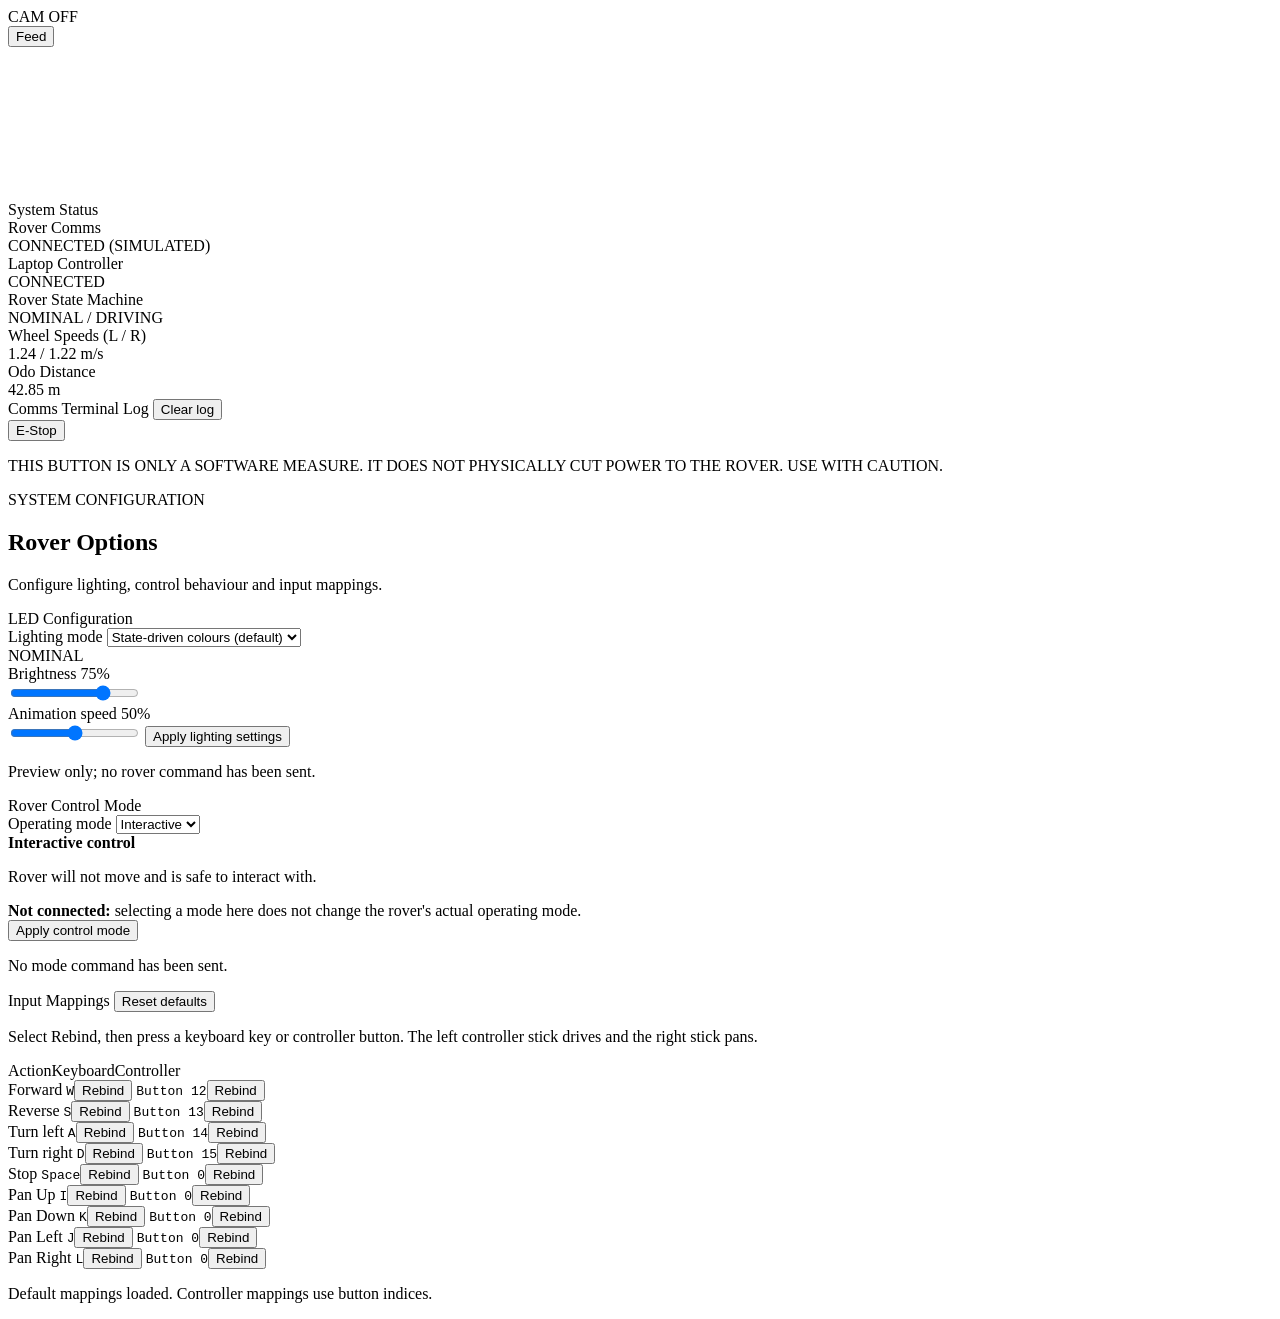
==== commit 517a0c4b: "now you can control estop from the controller i think" ====
--- a/frontend/index.html
+++ b/frontend/index.html
@@ -4,16 +4,16 @@
     <meta charset="UTF-8" />
     <meta name="viewport" content="width=device-width, initial-scale=1.0" />
     <title>Rover Mission Control Console</title>
-    <link rel="stylesheet" href="../frontend/css/layout.css" />
-    <link rel="stylesheet" href="../frontend/css/components.css" />
-    <link rel="stylesheet" href="../frontend/css/options.css" />
+    <link rel="stylesheet" href="frontend/css/layout.css" />
+    <link rel="stylesheet" href="frontend/css/components.css" />
+    <link rel="stylesheet" href="frontend/css/options.css" />
     <!-- <script src="../frontend/js/dashboard.js" defer></script>
     <script src="../frontend/js/camera.js" defer></script>
     <script src="../frontend/js/options.js" defer></script>
     <script src="../frontend/js/mappings.js" defer></script>
     <script src="../frontend/js/main.js" defer></script> -->
-    <script src="../frontend/script.js" defer></script>
-    <script src="../frontend/controller.js" defer></script>
+    <script src="frontend/script.js" defer></script>
+    <script src="frontend/controller.js" defer></script>
   </head>
   <body>
     <main>
